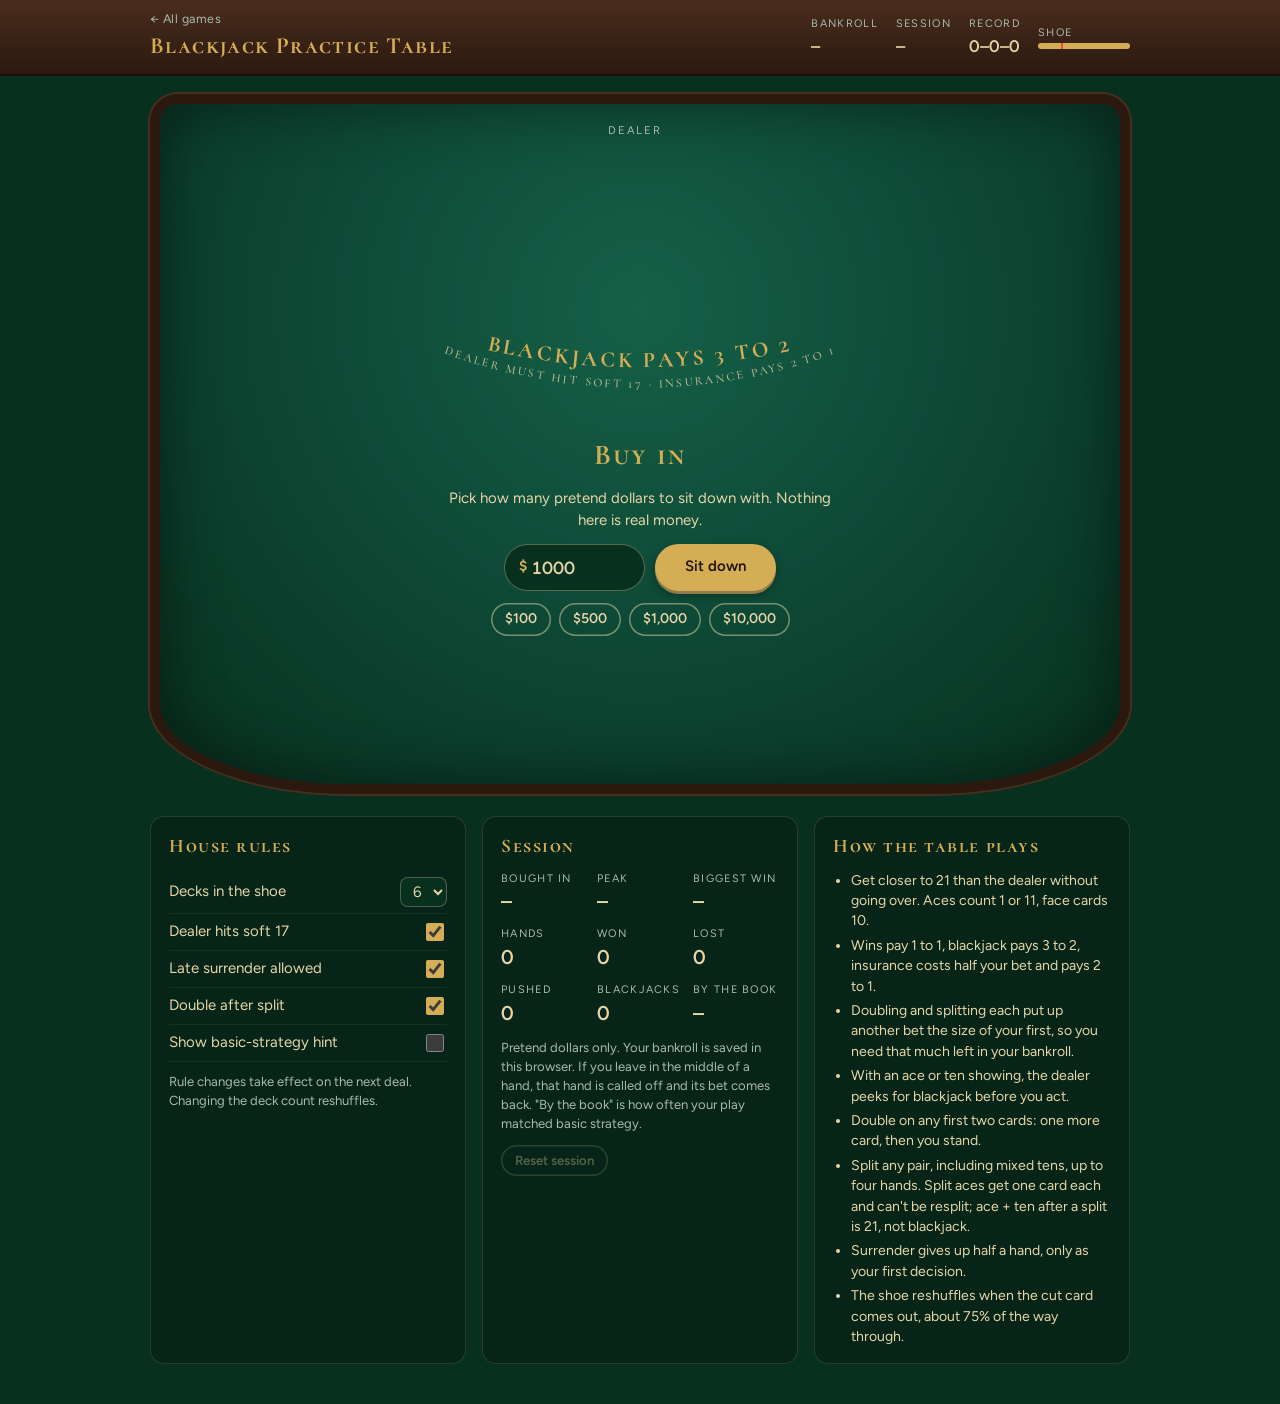
==== blackjack/index.html @ 41b78ea5 "Card Room: main menu and Texas Hold'em (vs bots and online with friends) The site root is now a menu" ====
<!doctype html>
<html lang="en">
<head>
<meta charset="utf-8">
<meta name="viewport" content="width=device-width, initial-scale=1, viewport-fit=cover">
<title>Blackjack Practice Table</title>
<meta name="description" content="Play blackjack with real casino rules and pretend dollars. Buy in for any amount, bet each hand, double, split, surrender, take insurance, and get basic-strategy hints.">
<meta name="theme-color" content="#2b1910">
<link rel="icon" href="data:image/svg+xml,%3Csvg xmlns='http://www.w3.org/2000/svg' viewBox='0 0 32 32'%3E%3Crect x='6' y='3' width='20' height='26' rx='3' fill='%23fbf9f3' stroke='%231d1b22'/%3E%3Ctext x='16' y='22' font-size='16' text-anchor='middle' fill='%231d1b22'%3E%E2%99%A0%3C/text%3E%3C/svg%3E">
<link rel="preconnect" href="https://fonts.googleapis.com">
<link rel="preconnect" href="https://fonts.gstatic.com" crossorigin>
<link rel="stylesheet" href="https://fonts.googleapis.com/css2?family=Cormorant+SC:wght@500;700&family=Cormorant+Garamond:wght@600;700&family=Figtree:wght@400;500;600;700&display=swap">
<link rel="stylesheet" href="styles.css">
</head>
<body>

<header class="bar">
  <div class="bar-in">
    <div class="brand-wrap"><a class="back" href="../">← All games</a><h1 class="brand">Blackjack Practice Table</h1></div>
    <div class="meters">
      <div class="meter"><small>Bankroll</small><b id="bankroll">–</b></div>
      <div class="meter"><small>Session</small><b id="sessionPL">–</b></div>
      <div class="meter"><small>Record</small><b id="record">0–0–0</b></div>
      <div class="meter">
        <small>Shoe <span id="shoeLeft"></span></small>
        <div class="shoe-track" title="Cards left in the shoe. The red line is the cut card."><div class="shoe-fill" id="shoeFill"></div><div class="shoe-cut" id="shoeCut"></div></div>
      </div>
    </div>
  </div>
</header>

<div class="wrap">
  <main class="table" aria-live="polite">
    <div class="zone-label">Dealer <span class="total" id="dealerTotal"></span></div>
    <div class="cards" id="dealerCards"></div>

    <svg class="felt-print" viewBox="0 0 560 120" aria-hidden="true">
      <defs><path id="arc1" d="M30,40 Q280,130 530,40"/><path id="arc2" d="M70,66 Q280,146 490,66"/></defs>
      <text font-size="22"><textPath href="#arc1" startOffset="50%" text-anchor="middle">BLACKJACK PAYS 3 TO 2</textPath></text>
      <text class="sub" font-size="12"><textPath href="#arc2" startOffset="50%" text-anchor="middle" id="dealerRulePrint">DEALER MUST HIT SOFT 17 · INSURANCE PAYS 2 TO 1</textPath></text>
    </svg>

    <form class="setup" id="setup" hidden>
      <h2>Buy in</h2>
      <p>Pick how many pretend dollars to sit down with. Nothing here is real money.</p>
      <div class="buyin-row">
        <label class="money-input" for="buyIn"><span>$</span><input id="buyIn" type="number" inputmode="numeric" min="1" max="1000000000" step="1" value="1000" required></label>
        <button class="primary" type="submit" id="btnSit">Sit down</button>
      </div>
      <div class="quick" id="quickBuy">
        <button type="button" class="ghost" data-amt="100">$100</button>
        <button type="button" class="ghost" data-amt="500">$500</button>
        <button type="button" class="ghost" data-amt="1000">$1,000</button>
        <button type="button" class="ghost" data-amt="10000">$10,000</button>
      </div>
      <p class="setup-err" id="buyErr"></p>
    </form>

    <div class="hands" id="hands"></div>
    <div class="msg" id="msg"></div>
    <div class="hint" id="hint"></div>

    <div class="betting" id="betting" hidden>
      <div class="bet-spot" aria-live="polite"><small>Your bet</small><b id="betAmt">$0</b></div>
      <div class="chips" id="chips">
        <button type="button" class="chip c1" data-chip="1" aria-label="Add $1">1</button>
        <button type="button" class="chip c5" data-chip="5" aria-label="Add $5">5</button>
        <button type="button" class="chip c25" data-chip="25" aria-label="Add $25">25</button>
        <button type="button" class="chip c100" data-chip="100" aria-label="Add $100">100</button>
        <button type="button" class="chip c500" data-chip="500" aria-label="Add $500">500</button>
        <button type="button" class="chip c1k" data-chip="1000" aria-label="Add $1,000">1K</button>
      </div>
      <div class="bet-tools">
        <label class="money-input small" for="betInput"><span>$</span><input id="betInput" type="number" inputmode="numeric" min="1" step="1" aria-label="Bet amount in dollars"></label>
        <button type="button" class="ghost" id="btnClearBet">Clear</button>
        <button type="button" class="ghost" id="btnAllIn">All in</button>
      </div>
    </div>

    <div class="actions" id="actions">
      <button class="primary" id="btnDeal">Deal<kbd>Space</kbd></button>
      <button class="primary" id="btnRebuy" hidden>Buy in again</button>
      <button id="btnInsYes" hidden>Take insurance<kbd>Y</kbd></button>
      <button id="btnInsNo" class="ghost" hidden>No insurance<kbd>N</kbd></button>
      <button id="btnHit" hidden>Hit<kbd>H</kbd></button>
      <button id="btnStand" hidden>Stand<kbd>S</kbd></button>
      <button id="btnDouble" hidden>Double<kbd>D</kbd></button>
      <button id="btnSplit" hidden>Split<kbd>P</kbd></button>
      <button id="btnSurrender" class="ghost" hidden>Surrender<kbd>R</kbd></button>
    </div>
  </main>

  <section class="panel">
    <div class="box">
      <h2>House rules</h2>
      <div class="row"><label for="optDecks">Decks in the shoe</label>
        <select id="optDecks"><option value="1">1</option><option value="2">2</option><option value="6" selected>6</option><option value="8">8</option></select></div>
      <div class="row"><label for="optH17">Dealer hits soft 17</label><input type="checkbox" id="optH17" checked></div>
      <div class="row"><label for="optSurrender">Late surrender allowed</label><input type="checkbox" id="optSurrender" checked></div>
      <div class="row"><label for="optDas">Double after split</label><input type="checkbox" id="optDas" checked></div>
      <div class="row"><label for="optHint">Show basic-strategy hint</label><input type="checkbox" id="optHint"></div>
      <p class="note">Rule changes take effect on the next deal. Changing the deck count reshuffles.</p>
    </div>
    <div class="box">
      <h2>Session</h2>
      <div class="stats">
        <div class="stat"><small>Bought in</small><b id="stStart">–</b></div>
        <div class="stat"><small>Peak</small><b id="stPeak">–</b></div>
        <div class="stat"><small>Biggest win</small><b id="stBigWin">–</b></div>
        <div class="stat"><small>Hands</small><b id="stHands">0</b></div>
        <div class="stat"><small>Won</small><b id="stWon">0</b></div>
        <div class="stat"><small>Lost</small><b id="stLost">0</b></div>
        <div class="stat"><small>Pushed</small><b id="stPush">0</b></div>
        <div class="stat"><small>Blackjacks</small><b id="stBJ">0</b></div>
        <div class="stat"><small>By the book</small><b id="stBook">–</b></div>
      </div>
      <p class="note">Pretend dollars only. Your bankroll is saved in this browser. If you leave in the middle of a hand, that hand is called off and its bet comes back. "By the book" is how often your play matched basic strategy.</p>
      <button class="ghost reset" id="btnReset">Reset session</button>
    </div>
    <div class="box">
      <h2>How the table plays</h2>
      <ul class="rules-list">
        <li>Get closer to 21 than the dealer without going over. Aces count 1 or 11, face cards 10.</li>
        <li>Wins pay 1 to 1, blackjack pays 3 to 2, insurance costs half your bet and pays 2 to 1.</li>
        <li>Doubling and splitting each put up another bet the size of your first, so you need that much left in your bankroll.</li>
        <li>With an ace or ten showing, the dealer peeks for blackjack before you act.</li>
        <li>Double on any first two cards: one more card, then you stand.</li>
        <li>Split any pair, including mixed tens, up to four hands. Split aces get one card each and can't be resplit; ace + ten after a split is 21, not blackjack.</li>
        <li>Surrender gives up half a hand, only as your first decision.</li>
        <li>The shoe reshuffles when the cut card comes out, about 75% of the way through.</li>
      </ul>
    </div>
  </section>
</div>

<script src="rules.js"></script>
<script src="game.js"></script>
</body>
</html>
---- blackjack/styles.css ----
* { box-sizing: border-box; }
html { padding-top: env(safe-area-inset-top, 0px); padding-bottom: env(safe-area-inset-bottom, 0px); }
body { margin: 0; }
[hidden] { display: none !important; }
/* Layout: one casino table — wooden rail header, green felt with the house rules printed in gold, dealer on top, player hands below, controls on the rail. Single deliberate dark look. */
:root {
  --felt: #0e4a37;
  --felt-deep: #08301f;
  --rail: #2b1910;
  --rail-hi: #4a2d1c;
  --print: #e6d6a8;
  --gold: #d4ad55;
  --card: #fbf9f3;
  --card-ink: #1d1b22;
  --card-red: #b3223a;
  --card-back: #7a1626;
  --win: #7fd69c;
  --lose: #f08a7e;
  --push: #c9c2ae;
  --btn: #f1e6c6;
  --btn-ink: #22160e;
  --muted: #a9b9ae;
  --font-display: "Cormorant SC", "Cormorant Garamond", Georgia, serif;
  --font-rank: "Cormorant Garamond", Georgia, "Times New Roman", serif;
  --font-body: "Figtree", system-ui, -apple-system, "Segoe UI", sans-serif;
  --cw: clamp(52px, 14vw, 86px);
  color-scheme: dark;
}
html, body { min-height: 100%; }
body {
  background: var(--felt-deep);
  color: var(--print);
  font-family: var(--font-body);
  font-size: 15px;
  line-height: 1.45;
}
body::before { content: ""; position: fixed; inset: 0 0 auto; height: env(safe-area-inset-top, 0px); z-index: 10; background: var(--rail); }

.bar {
  position: sticky; top: env(safe-area-inset-top, 0px); z-index: 5;
  background: linear-gradient(var(--rail-hi), var(--rail));
  border-bottom: 2px solid #1a0f09;
  padding-block: 10px;
  padding-left: max(16px, env(safe-area-inset-left, 0px));
  padding-right: max(16px, env(safe-area-inset-right, 0px));
}
.bar-in { max-width: 980px; margin: 0 auto; display: flex; flex-wrap: wrap; align-items: center; justify-content: space-between; gap: 8px 20px; }
.brand { font-family: var(--font-display); font-weight: 700; font-size: 1.45rem; letter-spacing: .06em; color: var(--gold); margin: 0; }
.meters { display: flex; gap: 18px; align-items: center; font-variant-numeric: tabular-nums; }
.meter { display: grid; gap: 2px; }
.meter small { font-size: .68rem; text-transform: uppercase; letter-spacing: .12em; color: var(--muted); }
.meter b { font-size: 1.05rem; font-weight: 600; }
.shoe-track { width: 92px; height: 6px; border-radius: 3px; background: rgba(255,255,255,.12); overflow: hidden; position: relative; }
.shoe-fill { height: 100%; background: var(--gold); transition: width .3s; }
.shoe-cut { position: absolute; top: -2px; bottom: -2px; width: 2px; background: #e74c3c; }

.wrap {
  padding-block: 18px 40px;
  padding-left: max(16px, env(safe-area-inset-left, 0px));
  padding-right: max(16px, env(safe-area-inset-right, 0px));
}
.table {
  max-width: 980px; margin: 0 auto;
  background: radial-gradient(ellipse at 50% 30%, #156048 0%, var(--felt) 45%, var(--felt-deep) 100%);
  border: 10px solid var(--rail);
  border-radius: 28px 28px 200px 200px / 28px 28px 90px 90px;
  box-shadow: inset 0 0 60px rgba(0,0,0,.45), 0 0 0 2px var(--rail-hi);
  padding: 18px 14px 34px;
  display: grid; gap: 10px; justify-items: center;
}
.zone-label { font-size: .7rem; text-transform: uppercase; letter-spacing: .16em; color: var(--muted); display: flex; gap: 10px; align-items: baseline; }
.zone-label .total { color: var(--print); font-weight: 600; font-size: .9rem; letter-spacing: .04em; text-transform: none; font-variant-numeric: tabular-nums; }

.cards { display: flex; min-height: calc(var(--cw) * 1.4); padding-right: calc(var(--cw) * .1); }
.card {
  width: var(--cw); height: calc(var(--cw) * 1.4);
  border-radius: calc(var(--cw) * .09);
  background: var(--card); color: var(--card-ink);
  box-shadow: 0 2px 6px rgba(0,0,0,.4), 0 0 0 1px rgba(0,0,0,.15);
  position: relative; flex: none;
  font-family: var(--font-rank); font-weight: 700;
  animation: deal .28s ease-out both;
}
.card + .card { margin-left: calc(var(--cw) * -.42); }
.card.red { color: var(--card-red); }
.card .corner { position: absolute; display: grid; justify-items: center; line-height: .9; font-size: calc(var(--cw) * .27); }
.card .corner span { font-size: .8em; }
.card .tl { top: 5%; left: 7%; }
.card .br { bottom: 5%; right: 7%; transform: rotate(180deg); }
.card .pip { position: absolute; inset: 0; display: grid; place-items: center; font-size: calc(var(--cw) * .52); }
.card.face .pip { font-family: var(--font-display); font-size: calc(var(--cw) * .5); }
.card.back {
  background:
    repeating-linear-gradient(45deg, rgba(255,255,255,.14) 0 3px, transparent 3px 8px),
    repeating-linear-gradient(-45deg, rgba(255,255,255,.14) 0 3px, transparent 3px 8px),
    var(--card-back);
  border: calc(var(--cw) * .06) solid var(--card);
}
@keyframes deal { from { transform: translateY(-30px) rotate(-6deg); opacity: 0; } to { transform: none; opacity: 1; } }

.felt-print { width: min(560px, 100%); height: auto; margin: 4px 0; }
.felt-print text { fill: var(--gold); font-family: var(--font-display); font-weight: 700; letter-spacing: .14em; }
.felt-print .sub { fill: var(--print); font-weight: 500; opacity: .8; letter-spacing: .2em; }

.hands { display: flex; flex-wrap: wrap; justify-content: center; gap: 14px 22px; width: 100%; }
.hand { display: grid; justify-items: center; gap: 6px; padding: 10px 10px 8px; border-radius: 14px; border: 1.5px dashed transparent; transition: border-color .2s, background .2s; }
.hand.active { border-color: var(--gold); background: rgba(212,173,85,.08); }
.badge { font-size: .72rem; font-weight: 700; letter-spacing: .1em; text-transform: uppercase; padding: 3px 9px; border-radius: 99px; background: rgba(0,0,0,.35); }
.badge.win { color: var(--win); } .badge.lose { color: var(--lose); } .badge.push { color: var(--push); } .badge.info { color: var(--gold); }

.msg { min-height: 1.6em; font-size: 1rem; font-weight: 500; text-align: center; color: var(--print); text-wrap: balance; }
.hint { font-size: .85rem; color: var(--muted); min-height: 1.3em; text-align: center; }
.hint b { color: var(--gold); }

.actions { display: flex; flex-wrap: wrap; justify-content: center; gap: 10px; margin-top: 4px; }
button {
  font: inherit; font-weight: 600; cursor: pointer;
  border: 0; border-radius: 999px; padding: 10px 20px; min-width: 92px;
  background: var(--btn); color: var(--btn-ink);
  box-shadow: 0 3px 0 #8f7b4c, 0 4px 10px rgba(0,0,0,.35);
  transition: transform .08s, box-shadow .08s, opacity .15s;
}
button:hover:not(:disabled) { filter: brightness(1.05); }
button:active:not(:disabled) { transform: translateY(2px); box-shadow: 0 1px 0 #8f7b4c; }
button:disabled { opacity: .35; cursor: not-allowed; }
button:focus-visible, select:focus-visible, input:focus-visible { outline: 3px solid var(--gold); outline-offset: 2px; }
button.primary { background: var(--gold); padding-inline: 30px; }
button.ghost { background: transparent; color: var(--print); box-shadow: inset 0 0 0 1.5px rgba(230,214,168,.5); }
kbd { font-family: var(--font-body); font-size: .68em; opacity: .55; margin-left: 6px; }

.panel { max-width: 980px; margin: 22px auto 0; display: grid; grid-template-columns: repeat(auto-fit, minmax(260px, 1fr)); gap: 16px; }
.box { background: rgba(0,0,0,.25); border: 1px solid rgba(230,214,168,.15); border-radius: 14px; padding: 16px 18px; min-width: 0; }
.box h2 { font-family: var(--font-display); color: var(--gold); font-size: 1.2rem; letter-spacing: .08em; margin: 0 0 10px; font-weight: 700; }
.row { display: flex; justify-content: space-between; align-items: center; gap: 12px; padding: 6px 0; border-bottom: 1px solid rgba(230,214,168,.08); }
.row:last-child { border-bottom: 0; }
.row label { flex: 1; }
select { font: inherit; background: var(--felt-deep); color: var(--print); border: 1px solid rgba(230,214,168,.3); border-radius: 8px; padding: 4px 8px; }
input[type=checkbox] { width: 18px; height: 18px; accent-color: var(--gold); }
.stats { display: grid; grid-template-columns: repeat(3, 1fr); gap: 10px; font-variant-numeric: tabular-nums; }
.stat { display: grid; gap: 1px; }
.stat small { font-size: .68rem; text-transform: uppercase; letter-spacing: .12em; color: var(--muted); }
.stat b { font-size: 1.25rem; font-weight: 600; }
.note { color: var(--muted); font-size: .82rem; margin: 10px 0 0; }
.rules-list { margin: 0; padding-left: 18px; color: var(--print); font-size: .88rem; display: grid; gap: 4px; }
.reset { margin-top: 12px; font-size: .82rem; padding: 6px 14px; min-width: 0; }

@media (max-width: 520px) {
  .table { border-width: 7px; border-radius: 20px 20px 90px 90px / 20px 20px 50px 50px; padding: 14px 6px 28px; }
  button { padding: 10px 14px; min-width: 76px; }
  .meters { gap: 12px; }
  kbd { display: none; }
}
@media (prefers-reduced-motion: reduce) { .card { animation: none; } * { transition: none !important; } }

/* ---------- money: buy-in, bet spot, chips ---------- */
:root {
  --chip-1: #f4f1ea; --chip-1-ink: #2a2a2a;
  --chip-5: #c0392b; --chip-25: #1e7d4f; --chip-100: #1d1d22;
  --chip-500: #6a3d9a; --chip-1k: #d9a520; --chip-1k-ink: #2b1d05;
  --chip-ink: #fbf9f3;
}
.setup { display: grid; gap: 12px; justify-items: center; text-align: center; padding: 18px 8px 8px; max-width: 420px; }
.setup h2 { font-family: var(--font-display); color: var(--gold); font-size: 1.8rem; letter-spacing: .08em; margin: 0; text-wrap: balance; }
.setup p { margin: 0; color: var(--print); }
.buyin-row { display: flex; flex-wrap: wrap; gap: 10px; justify-content: center; }
.quick { display: flex; flex-wrap: wrap; gap: 8px; justify-content: center; }
.quick button { min-width: 0; padding: 6px 14px; font-size: .88rem; }
.setup-err { color: var(--lose); min-height: 1.2em; font-size: .88rem; }

.money-input { display: inline-flex; align-items: center; gap: 4px; background: var(--felt-deep); border: 1.5px solid rgba(230,214,168,.35); border-radius: 999px; padding: 4px 14px; }
.money-input span { color: var(--gold); font-weight: 700; }
.money-input input { width: 9ch; background: transparent; border: 0; color: var(--print); font: inherit; font-size: 1.1rem; font-weight: 600; font-variant-numeric: tabular-nums; padding: 6px 0; -moz-appearance: textfield; }
.money-input input::-webkit-outer-spin-button, .money-input input::-webkit-inner-spin-button { -webkit-appearance: none; margin: 0; }
.money-input input:focus { outline: none; }
.money-input:focus-within { outline: 3px solid var(--gold); outline-offset: 2px; }
.money-input.small { padding: 2px 12px; }
.money-input.small input { width: 7ch; font-size: 1rem; padding: 6px 0; }

.betting { display: grid; gap: 12px; justify-items: center; width: 100%; }
.bet-spot { width: 112px; height: 112px; border-radius: 50%; border: 2px solid var(--gold); display: grid; place-content: center; text-align: center; background: rgba(0,0,0,.18); font-variant-numeric: tabular-nums; }
.bet-spot small { font-size: .66rem; letter-spacing: .14em; text-transform: uppercase; color: var(--muted); }
.bet-spot b { font-size: 1.2rem; color: var(--print); overflow-wrap: anywhere; padding: 0 8px; }
.chips { display: flex; flex-wrap: wrap; justify-content: center; gap: 8px; }
.chip {
  --c: var(--chip-5); --ink: var(--chip-ink);
  width: 54px; height: 54px; min-width: 0; padding: 0; border-radius: 50%;
  background: radial-gradient(circle, var(--c) 0 52%, transparent 53%), repeating-conic-gradient(var(--c) 0 30deg, var(--chip-ink) 30deg 45deg);
  color: var(--ink); font-weight: 700; font-size: .95rem; font-variant-numeric: tabular-nums;
  box-shadow: 0 3px 0 rgba(0,0,0,.45), inset 0 0 0 3px rgba(0,0,0,.15);
}
.chip.c1 { --c: var(--chip-1); --ink: var(--chip-1-ink); background: radial-gradient(circle, var(--chip-1) 0 52%, transparent 53%), repeating-conic-gradient(var(--chip-1) 0 30deg, #3a6ea5 30deg 45deg); }
.chip.c25 { --c: var(--chip-25); } .chip.c100 { --c: var(--chip-100); } .chip.c500 { --c: var(--chip-500); }
.chip.c1k { --c: var(--chip-1k); --ink: var(--chip-1k-ink); background: radial-gradient(circle, var(--chip-1k) 0 52%, transparent 53%), repeating-conic-gradient(var(--chip-1k) 0 30deg, var(--chip-100) 30deg 45deg); }
.chip:active:not(:disabled) { box-shadow: 0 1px 0 rgba(0,0,0,.45); }
.bet-tools { display: flex; flex-wrap: wrap; gap: 8px; justify-content: center; align-items: center; }
.bet-tools button { min-width: 0; padding: 8px 16px; }
.hand .stake { font-size: .78rem; font-weight: 700; color: var(--gold); font-variant-numeric: tabular-nums; }
.reset.armed { box-shadow: inset 0 0 0 1.5px var(--lose); color: var(--lose); }
@media (max-width: 520px) {
  .chip { width: 46px; height: 46px; font-size: .85rem; }
  .bet-spot { width: 96px; height: 96px; }
}

.brand-wrap { display: grid; gap: 2px; }
.back { color: var(--muted); font-size: .78rem; text-decoration: none; letter-spacing: .04em; }
.back:hover, .back:focus-visible { color: var(--gold); }
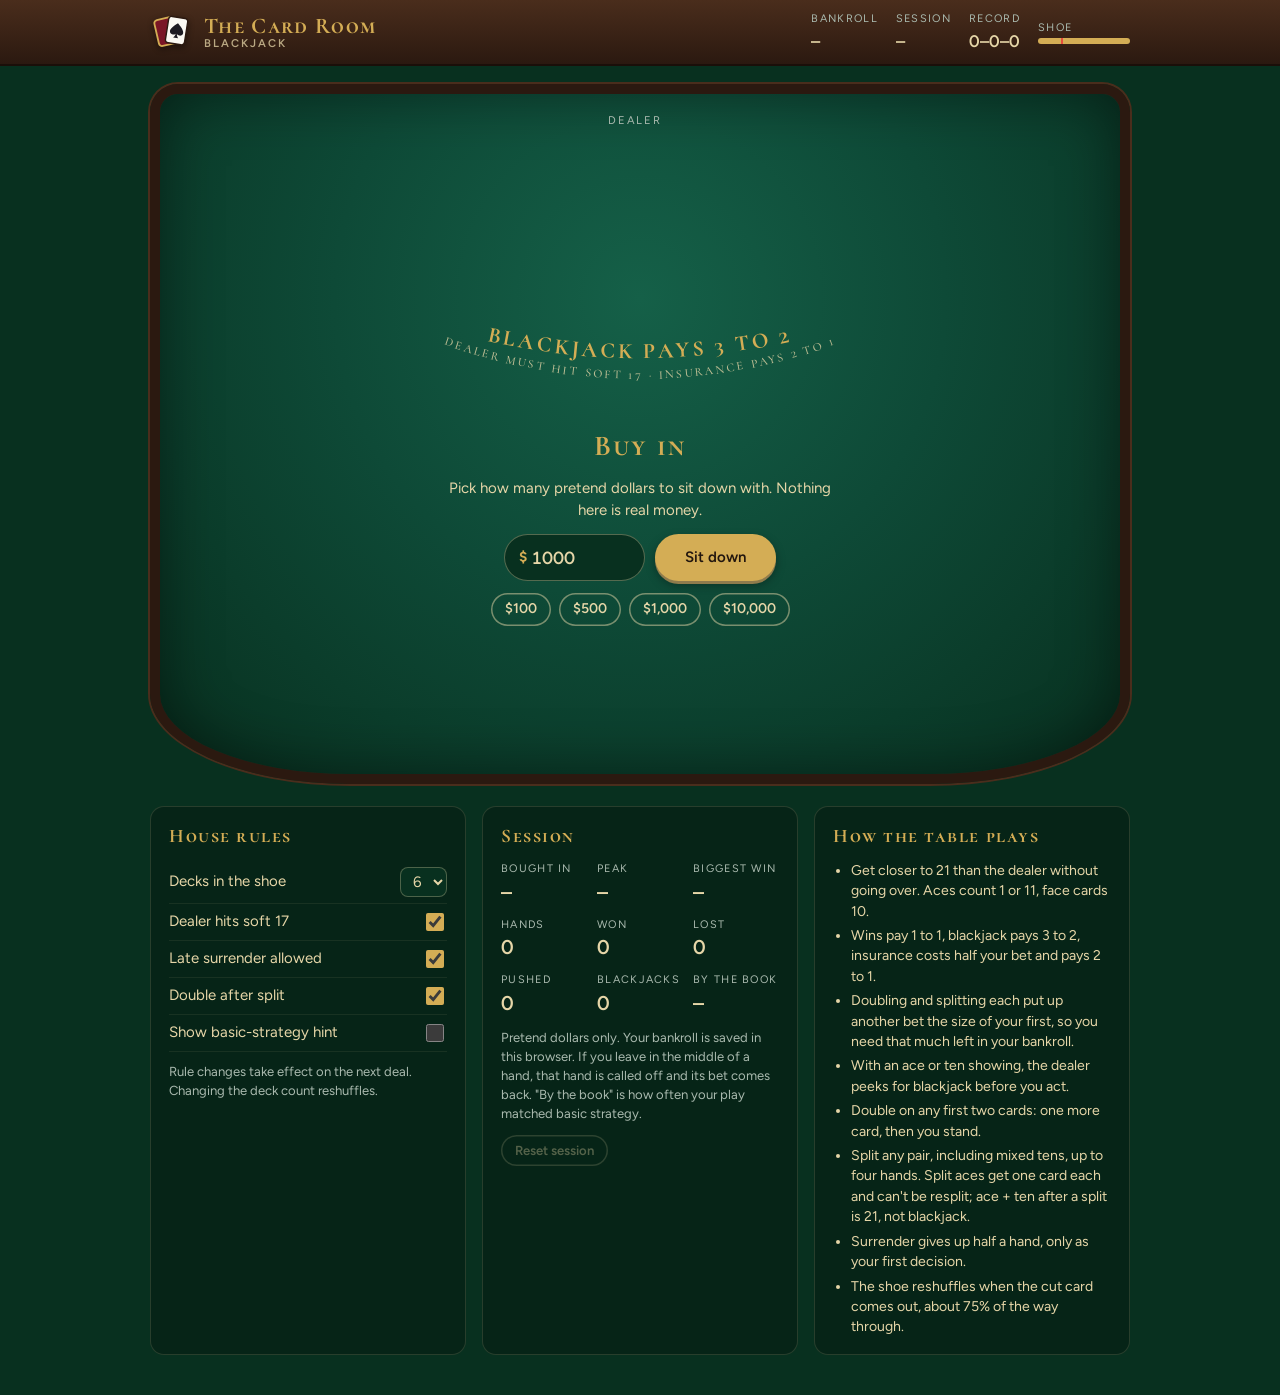
==== commit 144757fa: "Logo, bigger poker cards, phone action bar, host odds settings - New logo mark (two fanned cards) in" ====
--- a/blackjack/index.html
+++ b/blackjack/index.html
@@ -6,7 +6,7 @@
 <title>Blackjack Practice Table</title>
 <meta name="description" content="Play blackjack with real casino rules and pretend dollars. Buy in for any amount, bet each hand, double, split, surrender, take insurance, and get basic-strategy hints.">
 <meta name="theme-color" content="#2b1910">
-<link rel="icon" href="data:image/svg+xml,%3Csvg xmlns='http://www.w3.org/2000/svg' viewBox='0 0 32 32'%3E%3Crect x='6' y='3' width='20' height='26' rx='3' fill='%23fbf9f3' stroke='%231d1b22'/%3E%3Ctext x='16' y='22' font-size='16' text-anchor='middle' fill='%231d1b22'%3E%E2%99%A0%3C/text%3E%3C/svg%3E">
+<link rel="icon" type="image/svg+xml" href="../logo.svg">
 <link rel="preconnect" href="https://fonts.googleapis.com">
 <link rel="preconnect" href="https://fonts.gstatic.com" crossorigin>
 <link rel="stylesheet" href="https://fonts.googleapis.com/css2?family=Cormorant+SC:wght@500;700&family=Cormorant+Garamond:wght@600;700&family=Figtree:wght@400;500;600;700&display=swap">
@@ -16,7 +16,7 @@
 
 <header class="bar">
   <div class="bar-in">
-    <div class="brand-wrap"><a class="back" href="../">← All games</a><h1 class="brand">Blackjack Practice Table</h1></div>
+    <a class="brand-link" href="../" title="All games"><img class="logo" src="../logo.svg" alt="The Card Room, all games" width="44" height="44"><span class="brand-text"><span class="brand">The Card Room</span><h1 class="brand-sub">Blackjack</h1></span></a>
     <div class="meters">
       <div class="meter"><small>Bankroll</small><b id="bankroll">–</b></div>
       <div class="meter"><small>Session</small><b id="sessionPL">–</b></div>
--- a/blackjack/styles.css
+++ b/blackjack/styles.css
@@ -204,3 +204,17 @@
 .brand-wrap { display: grid; gap: 2px; }
 .back { color: var(--muted); font-size: .78rem; text-decoration: none; letter-spacing: .04em; }
 .back:hover, .back:focus-visible { color: var(--gold); }
+
+/* ---------- logo ---------- */
+.brand-link { display: inline-flex; align-items: center; gap: 10px; text-decoration: none; min-width: 0; border-radius: 10px; }
+.brand-link .logo { width: 44px; height: 44px; flex: none; filter: drop-shadow(0 2px 3px rgba(0,0,0,.45)); transition: transform .2s; }
+a.brand-link:hover .logo { transform: rotate(-6deg) scale(1.04); }
+.brand-text { display: grid; line-height: 1.05; min-width: 0; }
+.brand-text .brand { font-size: 1.4rem; white-space: nowrap; }
+.brand-sub { margin: 0; font-family: var(--font-body); font-size: .7rem; font-weight: 600; letter-spacing: .18em; text-transform: uppercase; color: var(--print); opacity: .75; white-space: nowrap; }
+.tagline { font-size: .72rem; letter-spacing: .14em; text-transform: uppercase; color: var(--muted); }
+@media (max-width: 520px) {
+  .brand-link .logo { width: 36px; height: 36px; }
+  .brand-text .brand { font-size: 1.15rem; }
+  .brand-sub { font-size: .62rem; }
+}
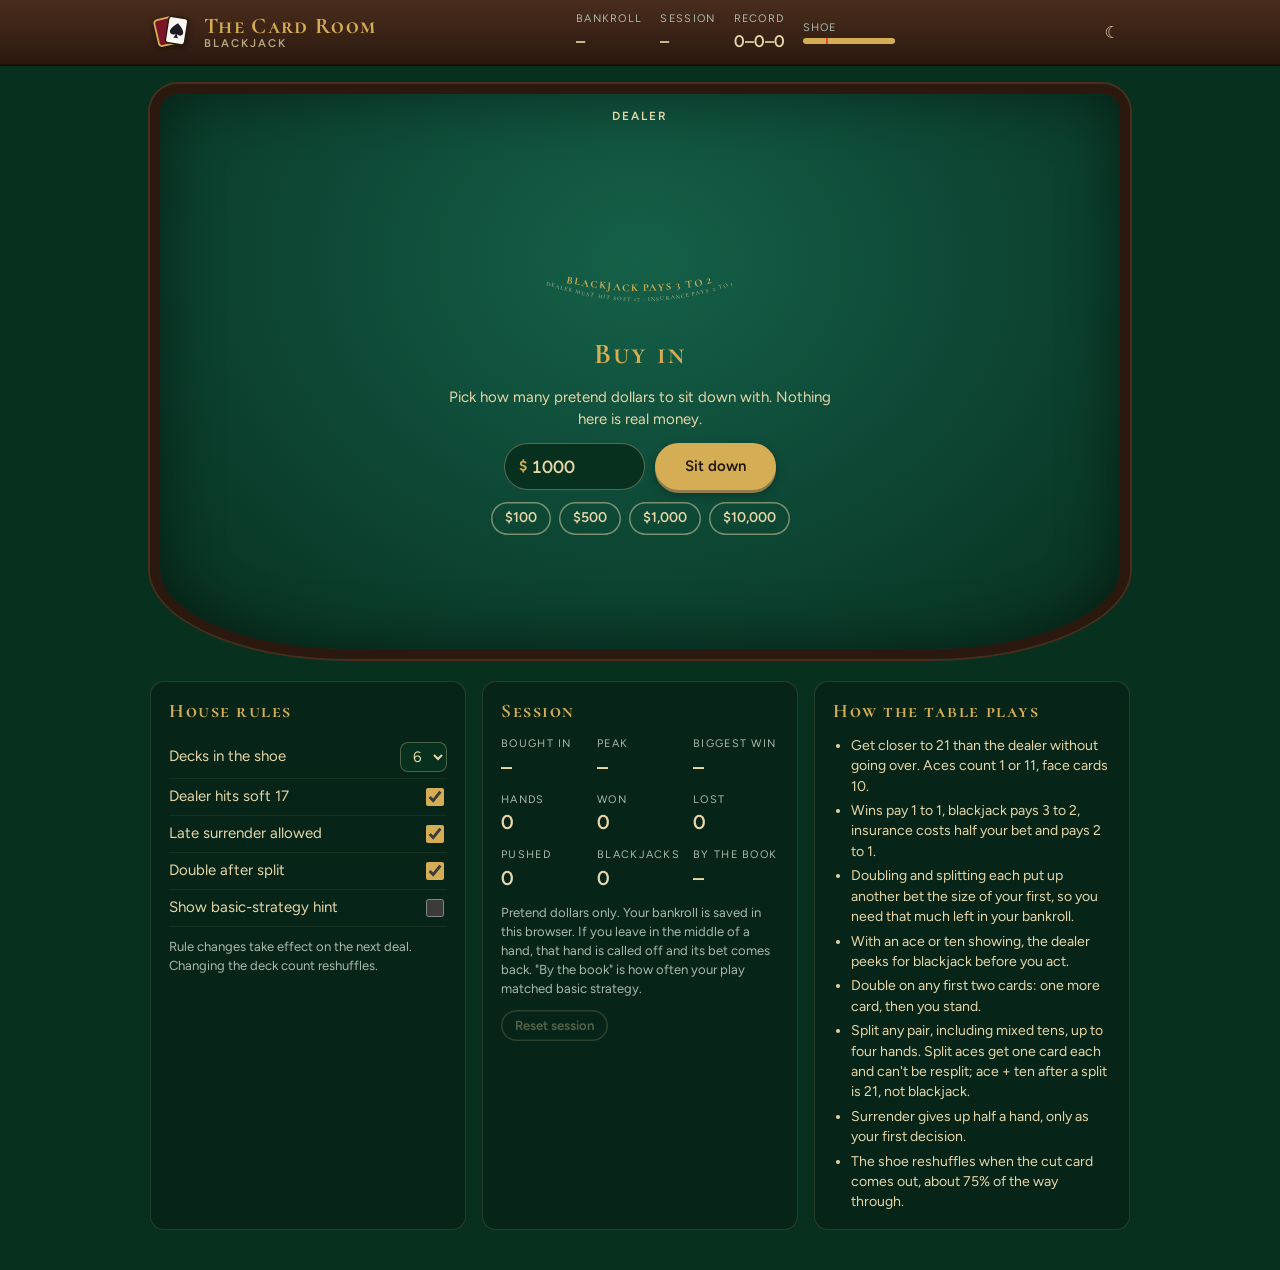
==== commit e271ab30: "Reusable poker rooms with a ledger, host link, dark mode, new avatars - End session settles up and k" ====
--- a/blackjack/index.html
+++ b/blackjack/index.html
@@ -6,6 +6,7 @@
 <title>Blackjack Practice Table</title>
 <meta name="description" content="Play blackjack with real casino rules and pretend dollars. Buy in for any amount, bet each hand, double, split, surrender, take insurance, and get basic-strategy hints.">
 <meta name="theme-color" content="#2b1910">
+<script src="../theme.js"></script>
 <link rel="icon" type="image/svg+xml" href="../logo.svg">
 <link rel="preconnect" href="https://fonts.googleapis.com">
 <link rel="preconnect" href="https://fonts.gstatic.com" crossorigin>
--- a/blackjack/styles.css
+++ b/blackjack/styles.css
@@ -23,7 +23,9 @@
   --font-display: "Cormorant SC", "Cormorant Garamond", Georgia, serif;
   --font-rank: "Cormorant Garamond", Georgia, "Times New Roman", serif;
   --font-body: "Figtree", system-ui, -apple-system, "Segoe UI", sans-serif;
-  --cw: clamp(52px, 14vw, 86px);
+  /* cards grow with the screen but also shrink on short screens, so a whole round fits without scrolling */
+  --cw: clamp(50px, min(19vw, 9.5vh), 92px);
+  --cw: clamp(50px, min(19vw, 9.5dvh), 92px);
   color-scheme: dark;
 }
 html, body { min-height: 100%; }
@@ -61,15 +63,16 @@
 }
 .table {
   max-width: 980px; margin: 0 auto;
-  background: radial-gradient(ellipse at 50% 30%, #156048 0%, var(--felt) 45%, var(--felt-deep) 100%);
+  background: radial-gradient(ellipse at 50% 30%, var(--felt-hi, #156048) 0%, var(--felt) 45%, var(--felt-deep) 100%);
   border: 10px solid var(--rail);
   border-radius: 28px 28px 200px 200px / 28px 28px 90px 90px;
   box-shadow: inset 0 0 60px rgba(0,0,0,.45), 0 0 0 2px var(--rail-hi);
-  padding: 18px 14px 34px;
-  display: grid; gap: 10px; justify-items: center;
-}
-.zone-label { font-size: .7rem; text-transform: uppercase; letter-spacing: .16em; color: var(--muted); display: flex; gap: 10px; align-items: baseline; }
-.zone-label .total { color: var(--print); font-weight: 600; font-size: .9rem; letter-spacing: .04em; text-transform: none; font-variant-numeric: tabular-nums; }
+  padding: 14px 14px 24px;
+  display: grid; gap: 8px; justify-items: center;
+}
+.zone-label { font-size: .74rem; font-weight: 600; text-transform: uppercase; letter-spacing: .16em; color: var(--print); display: flex; gap: 10px; align-items: center; }
+.zone-label .total { color: #1d1b22; background: var(--card); font-weight: 800; font-size: 1.3rem; line-height: 1; letter-spacing: 0; text-transform: none; font-variant-numeric: tabular-nums; padding: 4px 11px; border-radius: 999px; box-shadow: 0 2px 6px rgba(0,0,0,.4); }
+.zone-label .total:empty { display: none; }
 
 .cards { display: flex; min-height: calc(var(--cw) * 1.4); padding-right: calc(var(--cw) * .1); }
 .card {
@@ -81,14 +84,14 @@
   font-family: var(--font-rank); font-weight: 700;
   animation: deal .28s ease-out both;
 }
-.card + .card { margin-left: calc(var(--cw) * -.42); }
+.card + .card { margin-left: calc(var(--cw) * -.3); }
 .card.red { color: var(--card-red); }
-.card .corner { position: absolute; display: grid; justify-items: center; line-height: .9; font-size: calc(var(--cw) * .27); }
+.card .corner { position: absolute; display: grid; justify-items: center; line-height: .88; font-size: calc(var(--cw) * .38); font-weight: 700; }
 .card .corner span { font-size: .8em; }
 .card .tl { top: 5%; left: 7%; }
 .card .br { bottom: 5%; right: 7%; transform: rotate(180deg); }
-.card .pip { position: absolute; inset: 0; display: grid; place-items: center; font-size: calc(var(--cw) * .52); }
-.card.face .pip { font-family: var(--font-display); font-size: calc(var(--cw) * .5); }
+.card .pip { position: absolute; inset: 0; display: grid; place-items: center; font-size: calc(var(--cw) * .5); padding-top: 12%; }
+.card.face .pip { font-family: var(--font-display); font-size: calc(var(--cw) * .46); }
 .card.back {
   background:
     repeating-linear-gradient(45deg, rgba(255,255,255,.14) 0 3px, transparent 3px 8px),
@@ -98,18 +101,20 @@
 }
 @keyframes deal { from { transform: translateY(-30px) rotate(-6deg); opacity: 0; } to { transform: none; opacity: 1; } }
 
-.felt-print { width: min(560px, 100%); height: auto; margin: 4px 0; }
+.felt-print { width: min(560px, 100%, 36vh); width: min(560px, 100%, 36dvh); height: auto; margin: 0; }
 .felt-print text { fill: var(--gold); font-family: var(--font-display); font-weight: 700; letter-spacing: .14em; }
 .felt-print .sub { fill: var(--print); font-weight: 500; opacity: .8; letter-spacing: .2em; }
 
 .hands { display: flex; flex-wrap: wrap; justify-content: center; gap: 14px 22px; width: 100%; }
-.hand { display: grid; justify-items: center; gap: 6px; padding: 10px 10px 8px; border-radius: 14px; border: 1.5px dashed transparent; transition: border-color .2s, background .2s; }
+.hand { display: grid; justify-items: center; gap: 4px; padding: 6px 10px 6px; border-radius: 14px; border: 1.5px dashed transparent; transition: border-color .2s, background .2s; }
 .hand.active { border-color: var(--gold); background: rgba(212,173,85,.08); }
 .badge { font-size: .72rem; font-weight: 700; letter-spacing: .1em; text-transform: uppercase; padding: 3px 9px; border-radius: 99px; background: rgba(0,0,0,.35); }
 .badge.win { color: var(--win); } .badge.lose { color: var(--lose); } .badge.push { color: var(--push); } .badge.info { color: var(--gold); }
 
 .msg { min-height: 1.6em; font-size: 1rem; font-weight: 500; text-align: center; color: var(--print); text-wrap: balance; }
-.hint { font-size: .85rem; color: var(--muted); min-height: 1.3em; text-align: center; }
+.hint { font-size: .85rem; color: var(--muted); text-align: center; }
+.hint.on { min-height: 1.3em; }
+.hand-foot { display: flex; gap: 8px; align-items: center; justify-content: center; min-height: 1.5em; flex-wrap: wrap; }
 .hint b { color: var(--gold); }
 
 .actions { display: flex; flex-wrap: wrap; justify-content: center; gap: 10px; margin-top: 4px; }
@@ -176,7 +181,9 @@
 .money-input.small { padding: 2px 12px; }
 .money-input.small input { width: 7ch; font-size: 1rem; padding: 6px 0; }
 
-.betting { display: grid; gap: 12px; justify-items: center; width: 100%; }
+/* bet spot on the left, chips and bet tools on the right: one short row instead of a tall stack */
+.betting { display: grid; grid-template-columns: auto auto; grid-template-rows: auto auto; gap: 10px 22px; align-items: center; justify-content: center; justify-items: center; width: 100%; }
+.betting .bet-spot { grid-row: 1 / span 2; }
 .bet-spot { width: 112px; height: 112px; border-radius: 50%; border: 2px solid var(--gold); display: grid; place-content: center; text-align: center; background: rgba(0,0,0,.18); font-variant-numeric: tabular-nums; }
 .bet-spot small { font-size: .66rem; letter-spacing: .14em; text-transform: uppercase; color: var(--muted); }
 .bet-spot b { font-size: 1.2rem; color: var(--print); overflow-wrap: anywhere; padding: 0 8px; }
@@ -218,3 +225,49 @@
   .brand-text .brand { font-size: 1.15rem; }
   .brand-sub { font-size: .62rem; }
 }
+
+/* ---------- phones ---------- */
+@media (max-width: 520px) {
+  .wrap { padding-top: 8px; }
+  .bar { padding-block: 6px; }
+  .bar-in { flex-wrap: nowrap; gap: 10px; }
+  .brand-text { display: none; }                 /* the logo alone still leads home */
+  .meters { gap: 10px; flex: 1; justify-content: space-between; min-width: 0; }
+  .meter small { font-size: .56rem; letter-spacing: .08em; }
+  .meter b { font-size: .86rem; }
+  .shoe-track { width: 54px; }
+  .table { padding: 10px 6px 18px; gap: 6px; border-radius: 20px 20px 70px 70px / 20px 20px 40px 40px; }
+  .msg { font-size: .92rem; }
+  .betting { grid-template-columns: 1fr; gap: 8px; }
+  .betting .bet-spot { display: none; }          /* the amount box below shows the bet */
+  .chips { flex-wrap: nowrap; gap: 6px; }
+  .chip { width: 44px; height: 44px; font-size: .8rem; }
+  /* big tap targets: up to three a row (Hit Stand Double / Split Surrender) */
+  .actions { gap: 8px; width: 100%; justify-content: center; }
+  .actions button { flex: 1 1 28%; min-width: 0; max-width: 260px; padding: 12px 6px; font-size: .9rem; }
+  .actions button.primary { padding-inline: 10px; }
+}
+
+/* wider screens: a touch less height per card and arc so a full round still fits short laptop windows */
+@media (min-width: 521px) {
+  :root { --cw: clamp(50px, min(19vw, 8.6vh), 92px); --cw: clamp(50px, min(19vw, 8.6dvh), 92px); }
+  .felt-print { width: min(560px, 100%, 30vh); width: min(560px, 100%, 30dvh); }
+  .zone-label .total { font-size: 1.15rem; padding: 3px 10px; }
+}
+
+/* ---------- dark mode (charcoal) ---------- */
+:root[data-theme="dark"] {
+  --felt: #2a2d32; --felt-deep: #131417; --felt-hi: #393d44;
+  --rail: #0d0e10; --rail-hi: #1e2024;
+  --print: #e7e2d4; --gold: #cfae66; --muted: #9ba1a8;
+  --card-back: #464b55; --line: rgba(231, 226, 212, .12);
+  --btn: #e7e2d4; --btn-ink: #17181b;
+}
+:root[data-theme="dark"] .bar { border-bottom-color: #000; }
+.theme-btn {
+  min-width: 0; width: 36px; height: 36px; padding: 0; border-radius: 50%; flex: none;
+  background: transparent; color: var(--print); font-size: 1.05rem; line-height: 1;
+  box-shadow: inset 0 0 0 1.5px var(--line);
+}
+.theme-btn:hover { box-shadow: inset 0 0 0 1.5px var(--gold); }
+:root[data-theme="dark"] { --felt-hi: #393d44; }
